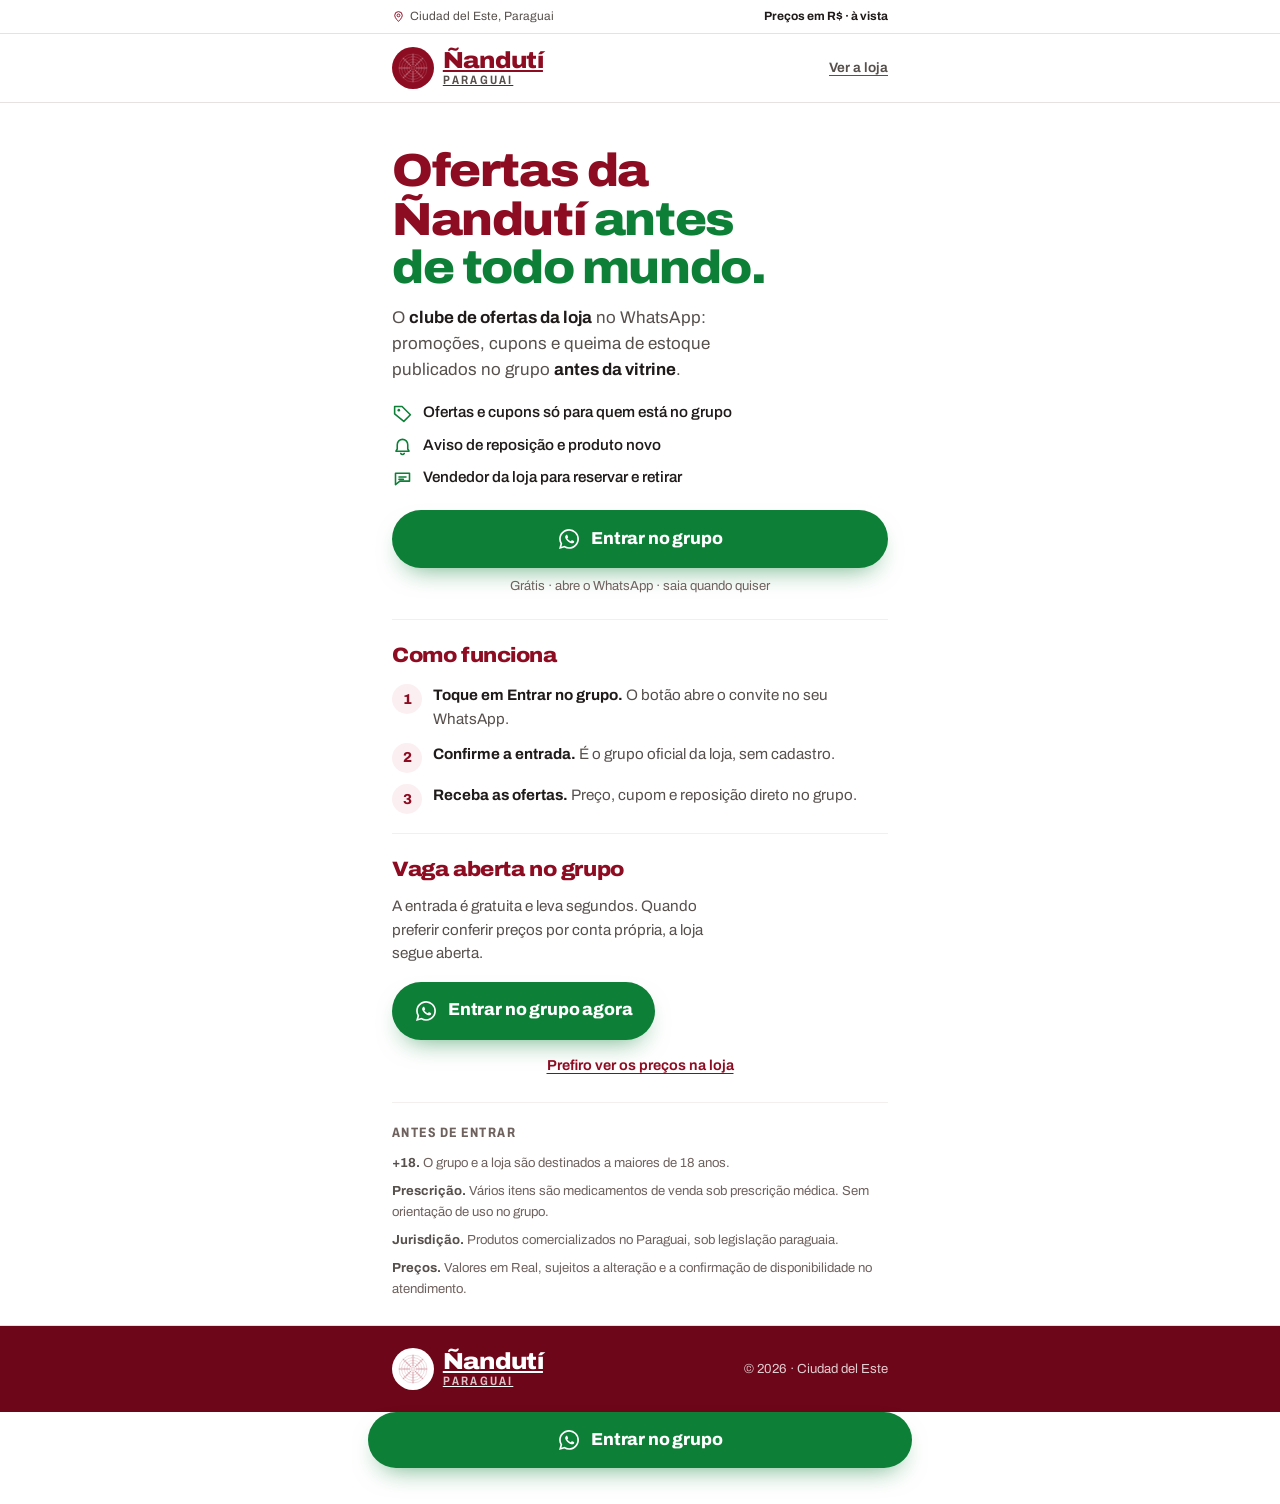
==== site/grupo/index.html @ f20e166e "Clube de ofertas: landing /grupo + redirecionador /entrar + vercel.json" ====
<!doctype html>
<html lang="pt-BR">
<head>
<meta charset="utf-8">
<meta name="viewport" content="width=device-width,initial-scale=1,viewport-fit=cover">
<title>Ñandutí — Clube de ofertas no WhatsApp</title>
<meta name="description" content="Ofertas, cupons e reposição da loja Ñandutí (Ciudad del Este) publicados primeiro no grupo do WhatsApp. Entrada gratuita.">
<meta name="theme-color" content="#8E0C22">
<meta property="og:type" content="website">
<meta property="og:title" content="Ñandutí — Clube de ofertas no WhatsApp">
<meta property="og:description" content="Ofertas, cupons e queima de estoque publicados primeiro no grupo da loja. Entrada gratuita.">
<meta property="og:locale" content="pt_BR">
<meta property="og:url" content="https://SEU-DOMINIO.com.br/grupo/">
<meta property="og:image" content="https://SEU-DOMINIO.com.br/assets/img/banner/1.webp">
<meta property="og:image:width" content="2000">
<meta property="og:image:height" content="667">
<meta property="og:image:alt" content="Ñandutí Paraguai — clube de ofertas no WhatsApp.">
<meta name="twitter:card" content="summary_large_image">
<link rel="preload" as="font" type="font/woff2" href="/assets/font/archivo-latin.woff2" crossorigin>
<link rel="icon" href="/assets/img/favicon.svg">
<style>
@font-face{
  font-family:'Archivo';font-style:normal;font-weight:300 900;font-stretch:62% 125%;
  font-display:swap;src:url('/assets/font/archivo-latin.woff2') format('woff2');
  unicode-range:U+0000-00FF,U+0131,U+0152-0153,U+02BB-02BC,U+02C6,U+02DA,U+02DC,U+0304,U+0308,U+0329,U+2000-206F,U+20AC,U+2122,U+2191,U+2193,U+2212,U+2215,U+FEFF,U+FFFD;
}
:root{
  --red:#8E0C22;--red-lo:#6D0618;--red-hi:#A81530;--red-wash:#FBEFF1;--red-line:#EFD8DC;
  --wa:#0D7F37;--wa-hi:#0A6C2F;--wa-wash:#E9F5ED;
  --gold:#E8A93C;--page:#fff;--card:#fff;--line:#E7E2E0;--line-2:#F3EFEF;
  --ink:#1F1B1A;--ink-2:#57504D;--ink-3:#6F625E;
  --f:'Archivo','Segoe UI',system-ui,sans-serif;--w-cond:78;
  --gut:clamp(1rem,5vw,1.5rem);--max:34rem;--r:12px;
  --ease:cubic-bezier(.16,1,.3,1);
  color-scheme:light;accent-color:var(--red);
}
*,*::before,*::after{box-sizing:border-box}
html{-webkit-text-size-adjust:100%;scroll-behavior:smooth}
body{margin:0;background:var(--page);color:var(--ink);font-family:var(--f);font-size:16px;line-height:1.55;-webkit-font-smoothing:antialiased;padding-bottom:calc(76px + env(safe-area-inset-bottom))}
h1,h2{margin:0;text-wrap:balance}
p{margin:0}ul{margin:0;padding:0;list-style:none}a{color:inherit}
::selection{background:var(--gold);color:var(--ink)}
:focus-visible{outline:2px solid var(--red);outline-offset:2px;border-radius:4px}
.vh{position:absolute;width:1px;height:1px;margin:-1px;overflow:hidden;clip-path:inset(50%);white-space:nowrap}
.skip{position:fixed;top:8px;left:8px;z-index:50;padding:.7rem 1.1rem;background:#fff;color:var(--red);border-radius:6px;font-weight:750;box-shadow:0 6px 20px -6px rgba(0,0,0,.4);transform:translateY(-180%);transition:transform .25s var(--ease)}
.skip:focus-visible{transform:none}
/* faixa + marca: o visitante reconhece a loja em meio segundo */
.topo{border-bottom:1px solid var(--line);background:#fff}
.topo__in{max-width:var(--max);margin-inline:auto;padding:.45rem var(--gut);display:flex;align-items:center;justify-content:space-between;gap:1rem;font-size:.75rem;color:var(--ink-2)}
.topo__loc{display:flex;align-items:center;gap:.3rem;overflow:hidden;text-overflow:ellipsis;white-space:nowrap}
.topo__loc svg{width:13px;height:13px;color:var(--red);flex:none}
.topo__r{font-weight:700;color:var(--ink);white-space:nowrap}
.hd{background:#fff;border-bottom:1px solid var(--line)}
.hd__in{max-width:var(--max);margin-inline:auto;padding:.8rem var(--gut);display:flex;align-items:center;justify-content:space-between;gap:1rem}
.brand{display:flex;align-items:center;gap:.55rem;color:var(--red)}
.brand__mark{display:grid;place-items:center;width:42px;height:42px;flex:none;border-radius:50%;background:var(--red);color:#fff}
.brand__mark svg{width:30px;height:30px;fill:none;stroke:currentColor;stroke-dasharray:1;stroke-width:2.4;vector-effect:non-scaling-stroke}
.brand__t{display:flex;flex-direction:column;line-height:1}
.brand__t b{font-variation-settings:'wdth' 112,'wght' 850;font-size:1.45rem;letter-spacing:-.03em}
.brand__t i{font-style:normal;font-size:.76rem;font-variation-settings:'wdth' var(--w-cond),'wght' 650;letter-spacing:.18em;text-transform:uppercase;color:var(--ink-2);margin-top:2px}
.hd__shop{font-size:.85rem;font-weight:650;color:var(--ink-2);text-decoration:underline;text-underline-offset:3px;white-space:nowrap}
.hd__shop:hover{color:var(--red)}
.wrap{max-width:var(--max);margin-inline:auto;padding-inline:var(--gut)}
/* hero: oferta + ação, sem enrolação */
.hero{padding:clamp(1.6rem,7vw,2.8rem) 0 1.4rem;animation:rise .5s var(--ease) both}
@keyframes rise{from{opacity:0;transform:translateY(14px)}to{opacity:1;transform:none}}
.hero h1{font-variation-settings:'wdth' 108,'wght' 850;font-size:clamp(2rem,9vw,2.9rem);line-height:1.04;letter-spacing:-.03em;color:var(--red);max-width:16ch}
.hero h1 em{font-style:normal;color:var(--wa)}
.lede{margin-top:.8rem;font-size:1.06rem;color:var(--ink-2);max-width:36ch}
.lede b{color:var(--ink)}
.gains{margin-top:1.1rem;display:grid;gap:.55rem}
.gains li{display:flex;align-items:flex-start;gap:.6rem;font-size:.95rem;font-weight:550}
.gains svg{width:21px;height:21px;flex:none;margin-top:.1rem;color:var(--wa)}
.cta{margin-top:1.3rem;display:grid;gap:.5rem}
.btn{display:inline-flex;align-items:center;justify-content:center;gap:.6rem;min-height:58px;padding:.8rem 1.4rem;border-radius:99px;font-weight:800;font-size:1.08rem;letter-spacing:-.01em;text-decoration:none;transition:transform .18s var(--ease),box-shadow .18s var(--ease),background .18s var(--ease)}
.btn svg{width:24px;height:24px;flex:none}
.btn--wa{background:var(--wa);color:#fff;box-shadow:0 12px 26px -12px rgba(13,127,55,.65)}
.btn--wa:hover{background:var(--wa-hi);transform:translateY(-1px)}
.btn--wa:active{transform:scale(.98)}
.micro{text-align:center;font-size:.82rem;color:var(--ink-3)}
/* passos: a sequência carrega a informação */
.how{padding:1.2rem 0;border-top:1px solid var(--line-2)}
.how h2,.go h2{font-variation-settings:'wdth' 108,'wght' 840;font-size:1.3rem;letter-spacing:-.02em;color:var(--red)}
.how ol{margin:.8rem 0 0;padding:0;list-style:none;display:grid;gap:.7rem;counter-reset:passo}
.how li{display:flex;gap:.7rem;align-items:flex-start;font-size:.95rem;color:var(--ink-2)}
.how li b{color:var(--ink)}
.how li::before{counter-increment:passo;content:counter(passo);flex:none;display:grid;place-items:center;width:30px;height:30px;border-radius:50%;background:var(--red-wash);color:var(--red);font-weight:800;font-size:.9rem}
/* segundo CTA + loja */
.go{padding:1.2rem 0 1.6rem;border-top:1px solid var(--line-2)}
.go p{margin:.6rem 0 1rem;font-size:.95rem;color:var(--ink-2);max-width:38ch}
.shop{display:flex;justify-content:center;margin-top:.9rem}
.shop a{font-size:.9rem;font-weight:650;color:var(--red);text-decoration:underline;text-underline-offset:3px}
/* letra miúda: fatos da operação, mesma língua do rodapé da loja */
.fine{border-top:1px solid var(--line-2);padding:1.2rem 0 1.6rem}
.fine h2{font-size:.85rem;font-variation-settings:'wdth' var(--w-cond),'wght' 720;letter-spacing:.11em;text-transform:uppercase;color:var(--ink-3)}
.fine div{margin-top:.6rem;display:grid;gap:.5rem;font-size:.82rem;line-height:1.55;color:var(--ink-3)}
.fine b{color:var(--ink-2)}
.ft{border-top:1px solid var(--line);background:var(--red-lo);color:#fff}
.ft__in{max-width:var(--max);margin-inline:auto;padding:1.4rem var(--gut) calc(1.4rem);display:flex;align-items:center;justify-content:space-between;gap:1rem;font-size:.82rem}
.ft .brand{color:#fff}
.ft .brand__mark{background:#fff;color:var(--red)}
.ft .brand__t i{color:rgba(255,255,255,.75)}
.ft p{color:rgba(255,255,255,.8)}
/* barra fixa: o CTA acompanha o polegar */
.bar{position:fixed;z-index:40;left:0;right:0;bottom:0;background:rgba(255,255,255,.96);backdrop-filter:blur(8px);-webkit-backdrop-filter:blur(8px);border-top:1px solid var(--line);padding:.6rem var(--gut) calc(.6rem + env(safe-area-inset-bottom))}
.bar__in{max-width:var(--max);margin-inline:auto}
.bar .btn{width:100%;min-height:56px;position:relative}
.bar .btn::before{content:'';position:absolute;inset:0;border-radius:inherit;border:2px solid var(--wa);animation:halo 3.4s var(--ease-io, ease-out) 3;pointer-events:none}
@keyframes halo{0%{transform:scale(1);opacity:.5}70%,100%{transform:scale(1.25);opacity:0}}
@media(min-width:640px){
  body{padding-bottom:0}
  .bar{position:static;border-top:0;background:none;padding:0 0 2.2rem;backdrop-filter:none;-webkit-backdrop-filter:none}
  .bar .btn::before{display:none}
}
@media(prefers-reduced-motion:reduce){
  *,*::before,*::after{animation:none!important;transition:none!important}
  html{scroll-behavior:auto}
}
</style>
</head>
<body>
<!--
  IMPECCABLE DIRECTION CONTRACT — superfície nova em mundo estabelecido (transposição PontoCom).
  THESIS: Tráfego pago vira membro do grupo em um toque. Nenhuma navegação, nenhum catálogo, nenhum formulário entre o anúncio e o convite.
  OWN-WORLD: Tokens da loja (cochonilha #8E0C22, verde WhatsApp #0D7F37, Archivo, medalhão Ñandutí). Coluna única de 34rem, CTA verde em pílula + barra fixa no mobile.
  STORY: Ele toca no anúncio, lê a promessa do clube em segundos, toca em Entrar e cai no convite do WhatsApp.
  FIRST VIEWPORT: Faixa + marca da loja, título do clube, 3 ganhos, botão verde.
  FORM: Landing de conversão de uma ação — herdada do mundo, sem identidade nova.
-->
<a class="skip" href="#entrar">Ir para o botão de entrar</a>

<svg width="0" height="0" style="position:absolute" aria-hidden="true" focusable="false">
  <defs>
    <g id="nd-unit">
      <line x1="0" y1="-24" x2="0" y2="-250" pathLength="1"/>
      <path d="M0,-62 Q27,-106 0,-150 Q-27,-106 0,-62Z" pathLength="1"/>
      <path d="M0,-154 Q35,-198 0,-242 Q-35,-198 0,-154Z" pathLength="1"/>
    </g>
    <g id="nd-medallion">
      <circle r="24" pathLength="1"/><circle r="62" pathLength="1"/>
      <circle r="106" pathLength="1"/><circle r="150" pathLength="1"/>
      <circle r="198" pathLength="1"/><circle r="242" pathLength="1"/>
      <use href="#nd-unit" transform="rotate(0)"/><use href="#nd-unit" transform="rotate(45)"/>
      <use href="#nd-unit" transform="rotate(90)"/><use href="#nd-unit" transform="rotate(135)"/>
      <use href="#nd-unit" transform="rotate(180)"/><use href="#nd-unit" transform="rotate(225)"/>
      <use href="#nd-unit" transform="rotate(270)"/><use href="#nd-unit" transform="rotate(315)"/>
    </g>
    <symbol id="i-wa" viewBox="0 0 24 24"><path fill="currentColor" d="M12.04 2C6.58 2 2.13 6.45 2.13 11.91c0 1.75.46 3.46 1.32 4.96L2 22l5.25-1.38a9.9 9.9 0 0 0 4.79 1.22h.01c5.46 0 9.91-4.45 9.91-9.91 0-2.65-1.03-5.14-2.9-7.01A9.82 9.82 0 0 0 12.04 2Zm0 1.67c2.2 0 4.27.86 5.83 2.42a8.2 8.2 0 0 1 2.41 5.82c0 4.54-3.7 8.24-8.25 8.24-1.48 0-2.93-.4-4.19-1.15l-.3-.18-3.12.82.83-3.04-.2-.31a8.19 8.19 0 0 1-1.26-4.38c0-4.54 3.7-8.24 8.25-8.24Zm-2.5 4.2c-.15 0-.4.06-.6.29-.21.23-.79.77-.79 1.87s.81 2.17.92 2.32c.11.15 1.57 2.4 3.81 3.36.53.23.95.37 1.27.47.53.17 1.02.15 1.4.09.43-.06 1.32-.54 1.5-1.06.19-.52.19-.97.13-1.06-.06-.09-.21-.15-.44-.26-.23-.12-1.32-.65-1.53-.73-.2-.07-.35-.11-.5.12-.15.23-.57.72-.7.87-.13.15-.26.17-.48.06-.23-.12-.96-.36-1.83-1.13-.68-.6-1.13-1.35-1.27-1.58-.13-.23-.01-.35.1-.47.1-.1.23-.26.34-.4.12-.13.15-.23.23-.38.08-.15.04-.29-.02-.4-.06-.12-.5-1.21-.69-1.66-.18-.44-.36-.38-.5-.38h-.42Z"/></symbol>
    <symbol id="i-pin" viewBox="0 0 24 24"><path fill="none" stroke="currentColor" stroke-width="1.8" stroke-linejoin="round" d="M12 21s7-6.3 7-11a7 7 0 1 0-14 0c0 4.7 7 11 7 11Z"/><circle cx="12" cy="10" r="2.6" fill="none" stroke="currentColor" stroke-width="1.8"/></symbol>
    <symbol id="i-tag" viewBox="0 0 24 24"><path fill="none" stroke="currentColor" stroke-width="1.8" stroke-linejoin="round" d="M3 12.5V4h8.5L21 13.5 13.5 21 3 12.5Z"/><circle cx="7.8" cy="8.2" r="1.5" fill="currentColor"/></symbol>
    <symbol id="i-bell" viewBox="0 0 24 24"><g fill="none" stroke="currentColor" stroke-width="1.8" stroke-linecap="round" stroke-linejoin="round"><path d="M6 16v-5a6 6 0 0 1 12 0v5l1.5 2.5h-15Z"/><path d="M10 21a2.2 2.2 0 0 0 4 0"/></g></symbol>
    <symbol id="i-chat" viewBox="0 0 24 24"><g fill="none" stroke="currentColor" stroke-width="1.8" stroke-linecap="round" stroke-linejoin="round"><path d="M4 6h16v9H9l-5 4Z"/><path d="M8 10.2h8M8 13h5"/></g></symbol>
  </defs>
</svg>

<div class="topo">
  <div class="topo__in">
    <p class="topo__loc"><svg aria-hidden="true"><use href="#i-pin"/></svg><span>Ciudad del Este, Paraguai</span></p>
    <p class="topo__r">Preços em R$ · à vista</p>
  </div>
</div>

<header class="hd">
  <div class="hd__in">
    <a class="brand" href="../" aria-label="Ñandutí Paraguai — ir para a loja">
      <span class="brand__mark" aria-hidden="true"><svg viewBox="-260 -260 520 520"><use href="#nd-medallion"/></svg></span>
      <span class="brand__t"><b>Ñandutí</b><i>Paraguai</i></span>
    </a>
    <a class="hd__shop" href="../">Ver a loja</a>
  </div>
</header>

<main>
  <div class="wrap">
    <section class="hero" aria-labelledby="hHero">
      <h1 id="hHero">Ofertas da Ñandutí <em>antes de todo mundo.</em></h1>
      <p class="lede">O <b>clube de ofertas da loja</b> no WhatsApp: promoções, cupons e queima de estoque publicados no grupo <b>antes da vitrine</b>.</p>
      <ul class="gains">
        <li><svg aria-hidden="true"><use href="#i-tag"/></svg><span>Ofertas e cupons só para quem está no grupo</span></li>
        <li><svg aria-hidden="true"><use href="#i-bell"/></svg><span>Aviso de reposição e produto novo</span></li>
        <li><svg aria-hidden="true"><use href="#i-chat"/></svg><span>Vendedor da loja para reservar e retirar</span></li>
      </ul>
      <div class="cta" id="entrar">
        <a class="btn btn--wa" data-entrar href="/entrar/"><svg aria-hidden="true"><use href="#i-wa"/></svg><span>Entrar no grupo</span></a>
        <p class="micro">Grátis · abre o WhatsApp · saia quando quiser</p>
      </div>
    </section>

    <section class="how" aria-label="Como funciona">
      <h2>Como funciona</h2>
      <ol>
        <li><span><b>Toque em Entrar no grupo.</b> O botão abre o convite no seu WhatsApp.</span></li>
        <li><span><b>Confirme a entrada.</b> É o grupo oficial da loja, sem cadastro.</span></li>
        <li><span><b>Receba as ofertas.</b> Preço, cupom e reposição direto no grupo.</span></li>
      </ol>
    </section>

    <section class="go" aria-label="Entrar agora">
      <h2>Vaga aberta no grupo</h2>
      <p>A entrada é gratuita e leva segundos. Quando preferir conferir preços por conta própria, a loja segue aberta.</p>
      <a class="btn btn--wa" data-entrar href="/entrar/"><svg aria-hidden="true"><use href="#i-wa"/></svg><span>Entrar no grupo agora</span></a>
      <div class="shop"><a href="../">Prefiro ver os preços na loja</a></div>
    </section>

    <section class="fine" aria-label="Antes de entrar">
      <h2>Antes de entrar</h2>
      <div>
        <p><b>+18.</b> O grupo e a loja são destinados a maiores de 18 anos.</p>
        <p><b>Prescrição.</b> Vários itens são medicamentos de venda sob prescrição médica. Sem orientação de uso no grupo.</p>
        <p><b>Jurisdição.</b> Produtos comercializados no Paraguai, sob legislação paraguaia.</p>
        <p><b>Preços.</b> Valores em Real, sujeitos a alteração e a confirmação de disponibilidade no atendimento.</p>
      </div>
    </section>
  </div>
</main>

<footer class="ft">
  <div class="ft__in">
    <a class="brand" href="../" aria-label="Ñandutí Paraguai — ir para a loja">
      <span class="brand__mark" aria-hidden="true"><svg viewBox="-260 -260 520 520"><use href="#nd-medallion"/></svg></span>
      <span class="brand__t"><b>Ñandutí</b><i>Paraguai</i></span>
    </a>
    <p>© <span id="ano">2026</span> · Ciudad del Este</p>
  </div>
</footer>

<div class="bar">
  <div class="bar__in">
    <a class="btn btn--wa" data-entrar href="/entrar/"><svg aria-hidden="true"><use href="#i-wa"/></svg><span>Entrar no grupo</span></a>
  </div>
</div>

<script>
/* UTM do anúncio atravessa para /entrar (o convite do WhatsApp não aceita
   parâmetros — a atribuição por criativo vive na URL que você anuncia). */
(function () {
  'use strict';
  document.getElementById('ano').textContent = new Date().getFullYear();
  var q = location.search;
  if (q) {
    var links = document.querySelectorAll('a[data-entrar]');
    for (var i = 0; i < links.length; i++) links[i].href = '/entrar/' + q;
  }
})();
</script>
</body>
</html>
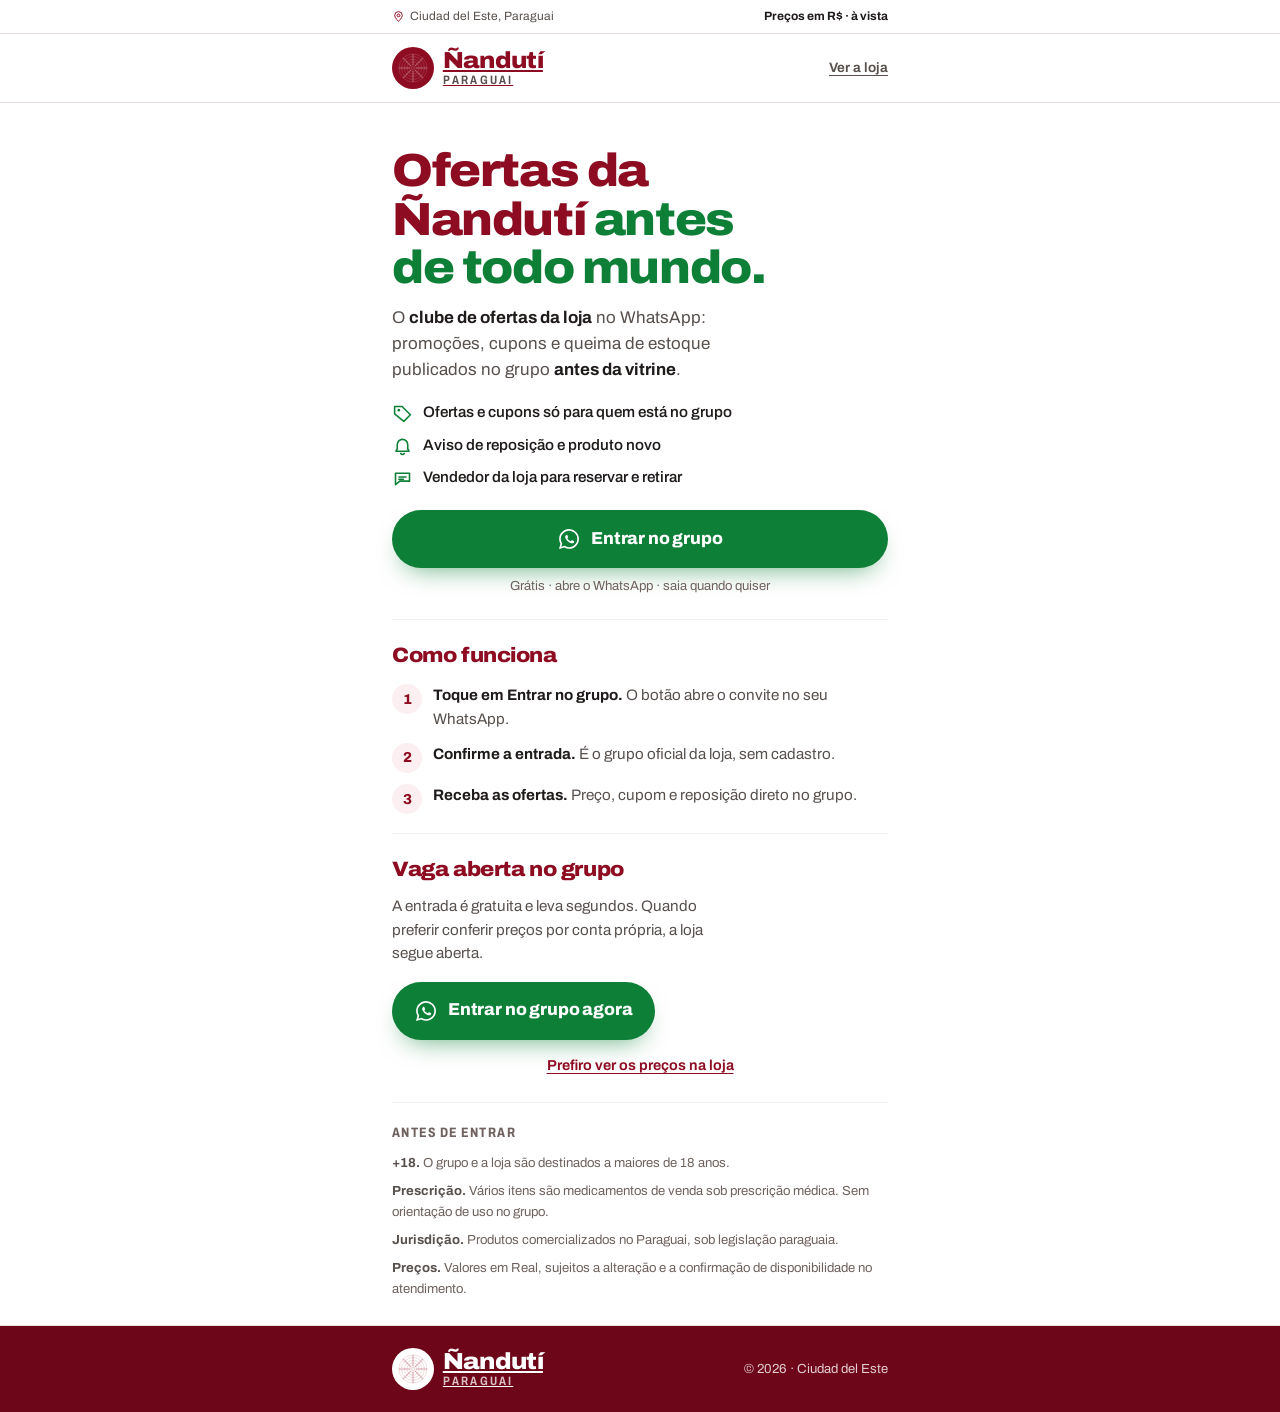
==== commit 4291b262: "grupo: remove barra fixa inferior (botao duplicado no desktop)" ====
--- a/site/grupo/index.html
+++ b/site/grupo/index.html
@@ -10,8 +10,8 @@
 <meta property="og:title" content="Ñandutí — Clube de ofertas no WhatsApp">
 <meta property="og:description" content="Ofertas, cupons e queima de estoque publicados primeiro no grupo da loja. Entrada gratuita.">
 <meta property="og:locale" content="pt_BR">
-<meta property="og:url" content="https://SEU-DOMINIO.com.br/grupo/">
-<meta property="og:image" content="https://SEU-DOMINIO.com.br/assets/img/banner/1.webp">
+<meta property="og:url" content="https://nanduti.vercel.app/grupo/">
+<meta property="og:image" content="https://nanduti.vercel.app/assets/img/banner/1.webp">
 <meta property="og:image:width" content="2000">
 <meta property="og:image:height" content="667">
 <meta property="og:image:alt" content="Ñandutí Paraguai — clube de ofertas no WhatsApp.">
@@ -36,7 +36,7 @@
 }
 *,*::before,*::after{box-sizing:border-box}
 html{-webkit-text-size-adjust:100%;scroll-behavior:smooth}
-body{margin:0;background:var(--page);color:var(--ink);font-family:var(--f);font-size:16px;line-height:1.55;-webkit-font-smoothing:antialiased;padding-bottom:calc(76px + env(safe-area-inset-bottom))}
+body{margin:0;background:var(--page);color:var(--ink);font-family:var(--f);font-size:16px;line-height:1.55;-webkit-font-smoothing:antialiased}
 h1,h2{margin:0;text-wrap:balance}
 p{margin:0}ul{margin:0;padding:0;list-style:none}a{color:inherit}
 ::selection{background:var(--gold);color:var(--ink)}
@@ -101,17 +101,6 @@
 .ft .brand__mark{background:#fff;color:var(--red)}
 .ft .brand__t i{color:rgba(255,255,255,.75)}
 .ft p{color:rgba(255,255,255,.8)}
-/* barra fixa: o CTA acompanha o polegar */
-.bar{position:fixed;z-index:40;left:0;right:0;bottom:0;background:rgba(255,255,255,.96);backdrop-filter:blur(8px);-webkit-backdrop-filter:blur(8px);border-top:1px solid var(--line);padding:.6rem var(--gut) calc(.6rem + env(safe-area-inset-bottom))}
-.bar__in{max-width:var(--max);margin-inline:auto}
-.bar .btn{width:100%;min-height:56px;position:relative}
-.bar .btn::before{content:'';position:absolute;inset:0;border-radius:inherit;border:2px solid var(--wa);animation:halo 3.4s var(--ease-io, ease-out) 3;pointer-events:none}
-@keyframes halo{0%{transform:scale(1);opacity:.5}70%,100%{transform:scale(1.25);opacity:0}}
-@media(min-width:640px){
-  body{padding-bottom:0}
-  .bar{position:static;border-top:0;background:none;padding:0 0 2.2rem;backdrop-filter:none;-webkit-backdrop-filter:none}
-  .bar .btn::before{display:none}
-}
 @media(prefers-reduced-motion:reduce){
   *,*::before,*::after{animation:none!important;transition:none!important}
   html{scroll-behavior:auto}
@@ -122,7 +111,7 @@
 <!--
   IMPECCABLE DIRECTION CONTRACT — superfície nova em mundo estabelecido (transposição PontoCom).
   THESIS: Tráfego pago vira membro do grupo em um toque. Nenhuma navegação, nenhum catálogo, nenhum formulário entre o anúncio e o convite.
-  OWN-WORLD: Tokens da loja (cochonilha #8E0C22, verde WhatsApp #0D7F37, Archivo, medalhão Ñandutí). Coluna única de 34rem, CTA verde em pílula + barra fixa no mobile.
+  OWN-WORLD: Tokens da loja (cochonilha #8E0C22, verde WhatsApp #0D7F37, Archivo, medalhão Ñandutí). Coluna única de 34rem, CTA verde em pílula no hero e no fechamento.
   STORY: Ele toca no anúncio, lê a promessa do clube em segundos, toca em Entrar e cai no convite do WhatsApp.
   FIRST VIEWPORT: Faixa + marca da loja, título do clube, 3 ganhos, botão verde.
   FORM: Landing de conversão de uma ação — herdada do mundo, sem identidade nova.
@@ -224,11 +213,6 @@
   </div>
 </footer>
 
-<div class="bar">
-  <div class="bar__in">
-    <a class="btn btn--wa" data-entrar href="/entrar/"><svg aria-hidden="true"><use href="#i-wa"/></svg><span>Entrar no grupo</span></a>
-  </div>
-</div>
 
 <script>
 /* UTM do anúncio atravessa para /entrar (o convite do WhatsApp não aceita
